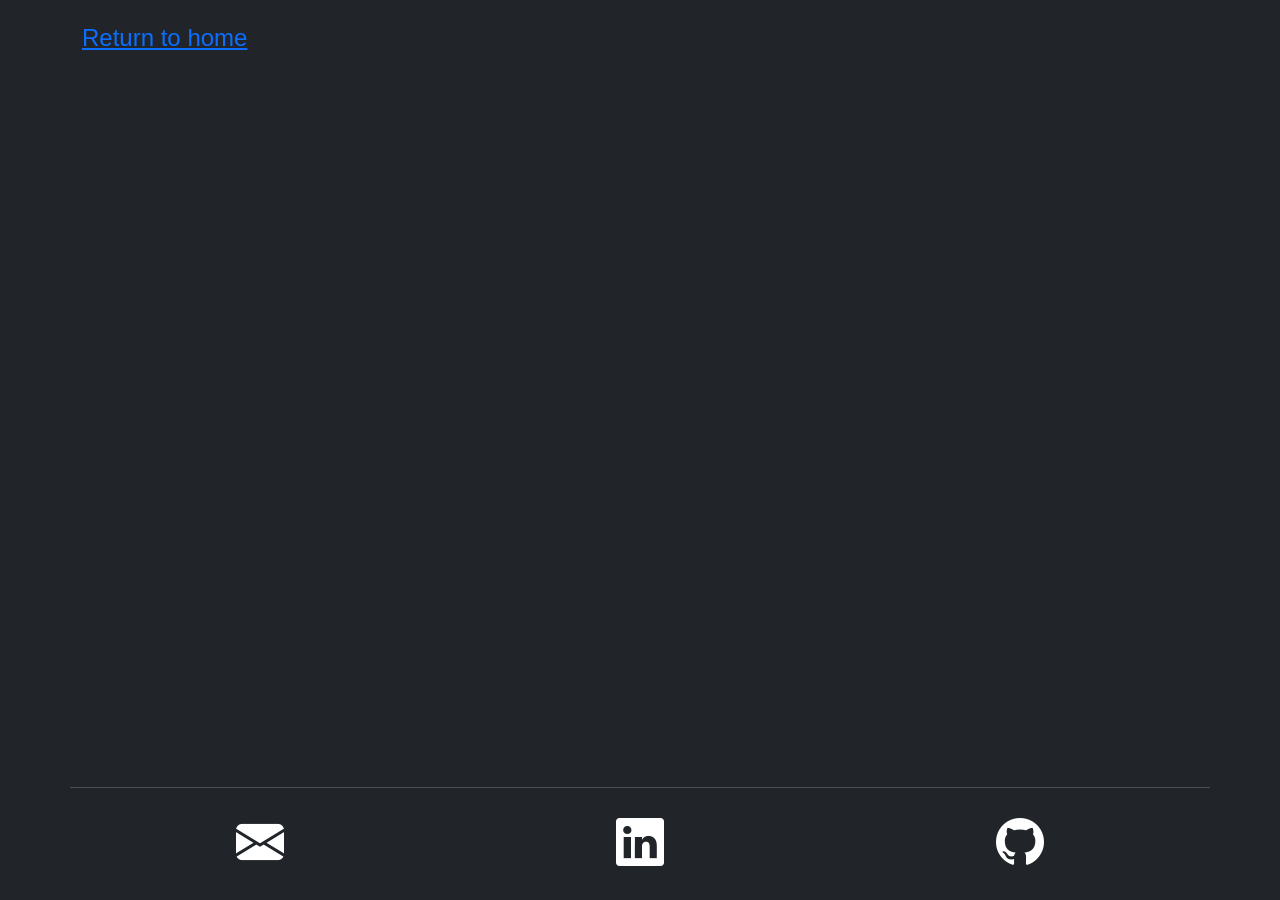
==== projects.html @ 1d94cb4c "Added picture and contact information" ====
<!DOCTYPE html>
<html lang="en">

<head>
    <meta charset="UTF-8">
    <meta name="viewport" content="width=device-width, initial-scale=1.0">
    <link href="https://cdn.jsdelivr.net/npm/bootstrap@5.3.8/dist/css/bootstrap.min.css" rel="stylesheet"
        integrity="sha384-sRIl4kxILFvY47J16cr9ZwB07vP4J8+LH7qKQnuqkuIAvNWLzeN8tE5YBujZqJLB" crossorigin="anonymous">
    <link rel="stylesheet" href="https://cdn.jsdelivr.net/npm/bootstrap-icons@1.13.1/font/bootstrap-icons.min.css">
    <script src="https://cdn.jsdelivr.net/npm/bootstrap@5.3.8/dist/js/bootstrap.bundle.min.js"
        integrity="sha384-FKyoEForCGlyvwx9Hj09JcYn3nv7wiPVlz7YYwJrWVcXK/BmnVDxM+D2scQbITxI"
        crossorigin="anonymous"></script>
    <link rel="stylesheet" href="assets/styles.css">
    <title>Projects</title>
</head>

<body>
    <div class="container">
        <div class="row">
            <div class="col-md-12">
                <p><a href="index.html">Return to home</a></p>
            </div>
        </div>

        <div class="row footer">
            <div class="col-4">
                <a href="mailto:davidhutchins05@gmail.com">
                    <i class="bi bi-envelope-fill" alt="Email"></i>
                </a>
            </div>
            <div class="col-4">
                <a href="https://www.linkedin.com/in/davidhutchins05" target="_blank" rel="noopener">
                    <i class="bi bi-linkedin" alt="LinkedIn"></i>
                </a>
            </div>
            <div class="col-4">
                <a href="https://github.com/DavidHutchins05" target="_blank" rel="noopener">
                    <i class="bi bi-github" alt="GitHub"></i>
                </a>
            </div>
        </div>
    </div>
</body>

</html>
---- assets/styles.css ----
html, body {
  height: 100%;
}

body {
  display: flex;
  flex-direction: column;
  font-family: Roboto, sans-serif;
  background-color: #212529;
  padding: 20px;
  font-size: 24px;
}

.container {
  flex: 1;
  display: flex;
  flex-direction: column;
}

img {
  width: 300px;
  height: auto;
  margin: 0 auto 20px;
  display: block;
}

a i {
  color: white;
  font-size: 48px;
}

h1 {
  font-size: 32px;
  color: #F8F9FA;
  margin-bottom: 20px;
  font-style: bold;
}

p {
  color: #F8F9FA;
  margin-bottom: 30px;
}

.footer {
  margin-top: auto;
  padding-top: 20px;
  border-top: 1px solid #495057;
  font-size: 18px;
  justify-content: center;
  text-align: center;
}

.footer .col-4 {
  display: flex;
  justify-content: center;
}

.footer a {
  display: inline-flex;
  align-items: center;
}
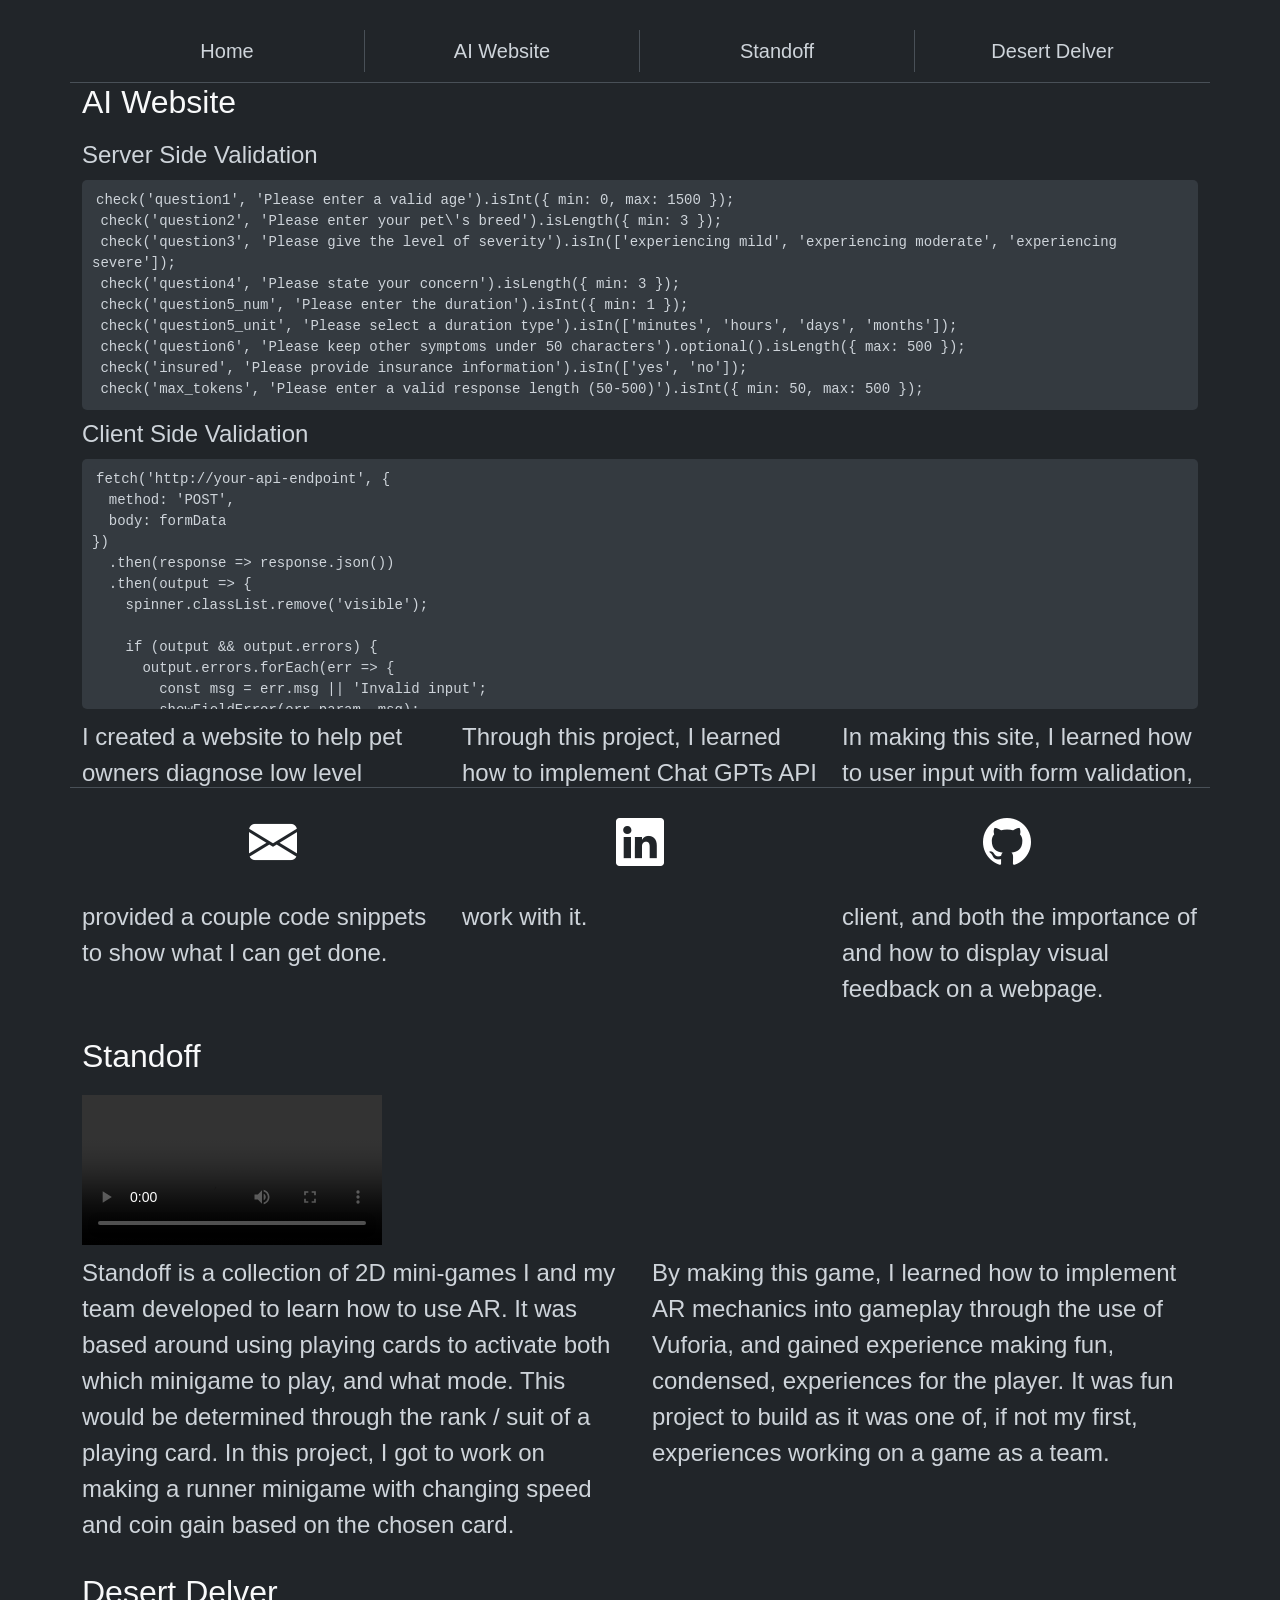
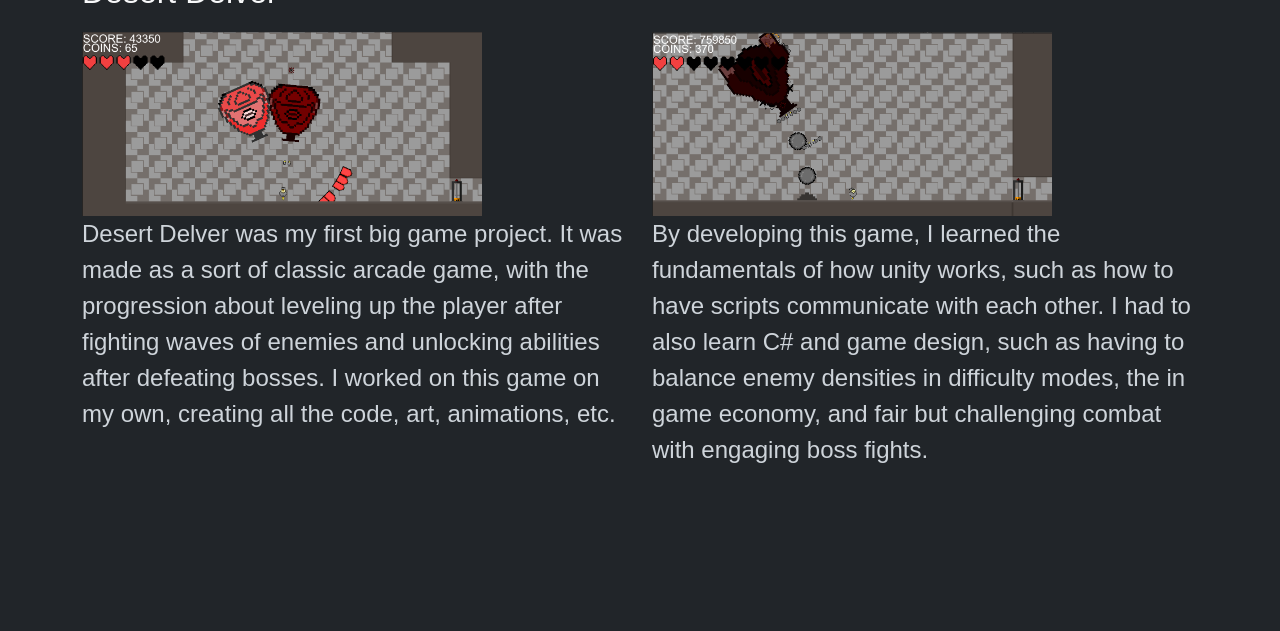
==== commit a05464dd: "Added content to site shell" ====
--- a/projects.html
+++ b/projects.html
@@ -11,14 +11,137 @@
         integrity="sha384-FKyoEForCGlyvwx9Hj09JcYn3nv7wiPVlz7YYwJrWVcXK/BmnVDxM+D2scQbITxI"
         crossorigin="anonymous"></script>
     <link rel="stylesheet" href="assets/styles.css">
-    <title>Projects</title>
+    <title>projects.html</title>
 </head>
 
 <body>
     <div class="container">
+        <div class="row header">
+            <div class="col-6 col-md-3">
+                <a href="index.html" class="btn btn-primary">Home</a>
+            </div>
+            <div class="col-6 col-md-3">
+                <a href="#ai-website" class="btn btn-primary">AI Website</a>
+            </div>
+            <div class="col-6 col-md-3">
+                <a href="#standoff" class="btn btn-primary">Standoff</a>
+            </div>
+            <div class="col-6 col-md-3">
+                <a href="#desert-delver" class="btn btn-primary">Desert Delver</a>
+            </div>
+        </div>
+
+
         <div class="row">
             <div class="col-md-12">
-                <p><a href="index.html">Return to home</a></p>
+                <h1 id="ai-website">AI Website</h1>
+            </div>
+        </div>
+
+        <div class="row">
+            <div class="col-md-12">
+                <h2>Server Side Validation</h2>
+                <pre><code class="language-javascript">check('question1', 'Please enter a valid age').isInt({ min: 0, max: 1500 });
+ check('question2', 'Please enter your pet\'s breed').isLength({ min: 3 });
+ check('question3', 'Please give the level of severity').isIn(['experiencing mild', 'experiencing moderate', 'experiencing severe']);
+ check('question4', 'Please state your concern').isLength({ min: 3 });
+ check('question5_num', 'Please enter the duration').isInt({ min: 1 });
+ check('question5_unit', 'Please select a duration type').isIn(['minutes', 'hours', 'days', 'months']);
+ check('question6', 'Please keep other symptoms under 50 characters').optional().isLength({ max: 500 });
+ check('insured', 'Please provide insurance information').isIn(['yes', 'no']);
+ check('max_tokens', 'Please enter a valid response length (50-500)').isInt({ min: 50, max: 500 });</code></pre>
+            </div>
+
+            <div class="col-md-12">
+                <h2>Client Side Validation</h2>
+                <pre><code class="language-javascript">fetch('http://your-api-endpoint', {
+  method: 'POST',
+  body: formData
+})
+  .then(response => response.json())
+  .then(output => {
+    spinner.classList.remove('visible');
+
+    if (output && output.errors) {
+      output.errors.forEach(err => {
+        const msg = err.msg || 'Invalid input';
+        showFieldError(err.param, msg);
+      });
+    } else if (output && output.text) {
+      document.getElementById('ai-output').innerText = output.text;
+    } else {
+      document.getElementById('ai-output').innerText = JSON.stringify(output);
+    }
+  })
+  .catch(err => {
+    spinner.classList.remove('visible');
+    if (globalInvalid) {
+      globalInvalid.innerText = 'Network or server error: ' + err.message;
+      globalInvalid.classList.add('visible');
+    }
+  });</code></pre>
+            </div>
+
+            <div class="col-md-4">
+                <p>I created a website to help pet owners diagnose low level concerns and give general advice to
+                    what may be going on with their pet. As seen above, I provided a couple code snippets to show
+                    what I can get done.</p>
+            </div>
+            <div class="col-md-4">
+                <p>Through this project, I learned how to implement Chat GPTs API as well as getting experience
+                    making both client side forms and server side validation to work with it.</p>
+            </div>
+            <div class="col-md-4">
+                <p>In making this site, I learned how to user input with form validation, implementing an API with a
+                    secured server made with node.js communicating with the client, and both the importance of and
+                    how to display visual feedback on a webpage.</p>
+            </div>
+        </div>
+
+        <div class="row">
+            <div class="col-md-12">
+                <h1 id="standoff">Standoff</h1>
+            </div>
+            <div class="col-md-12">
+                <video controls class="img-fluid">
+                    <source src="assets/videos/standoff_video.mp4" type="video/mp4">
+                </video>
+            </div>
+            <div class="col-md-6">
+                <p>Standoff is a collection of 2D mini-games I and my team developed to learn how to use AR. It was
+                    based around using playing
+                    cards to activate both which minigame to play, and what mode. This would be determined through
+                    the rank / suit of a playing card. In this project, I got to work on making a runner minigame with changing speed and coin gain based on the chosen card.
+                </p>
+            </div>
+            <div class="col-md-6">
+                <p>By making this game, I learned how to implement AR
+                    mechanics into gameplay through the use of Vuforia, and gained experience making fun, condensed,
+                    experiences for the player. It was fun project to build as it was one of, if not my first,
+                    experiences working on a game as a team.</p>
+            </div>
+        </div>
+
+        <div class="row">
+            <div class="col-md-12">
+                <h1 id="desert-delver">Desert Delver</h1>
+            </div>
+            <div class="col-md-6">
+                <img src="assets/images/desert-delver_1.png" alt="Desert Delver Boss Fight 1 Gameplay" class="img-fluid">
+            </div>
+            <div class="col-md-6">
+                <img src="assets/images/desert-delver_2.png" alt="Desert Delver Boss Fight 2 Gameplay" class="img-fluid">
+            </div>
+            <div class="col-md-6">
+                <p>Desert Delver was my first big game project. It was made as a sort of classic
+                    arcade game, with the progression about leveling up the player after fighting waves of enemies and
+                    unlocking abilities after defeating bosses. I worked on this game on my own, creating all the code, art, animations, etc.</p>
+            </div>
+            <div class="col-md-6">
+                <p>By developing this game, I learned the fundamentals of how unity
+                    works, such as how to have scripts communicate with each other. I had to also learn C# and game
+                    design, such as having to balance enemy densities in difficulty modes, the in game economy, and fair
+                    but challenging combat with engaging boss fights.</p>
             </div>
         </div>
 
--- a/assets/styles.css
+++ b/assets/styles.css
@@ -18,10 +18,9 @@
 }
 
 img {
-  width: 300px;
+  width: 400px;
   height: auto;
-  margin: 0 auto 20px;
-  display: block;
+  display: flex;
 }
 
 a i {
@@ -36,14 +35,62 @@
   font-style: bold;
 }
 
+h2 {
+  font-size: 24px;
+  color: #CED4DA;
+  margin-bottom: 10px;
+}
+
+.btn-primary {
+  background-color: #343A40;
+  color: #CED4DA;
+  font-size: 20px;
+  outline: none;
+  border: none;
+}
+
+.btn-primary:hover {
+  background-color: #6C757D;
+}
+
 p {
-  color: #F8F9FA;
+  color: #CED4DA;
   margin-bottom: 30px;
 }
 
+.header {
+  position: sticky;
+  top: 0;
+  z-index: 1000;
+  background-color: #212529;
+  padding: 10px 20px;
+  border-bottom: 1px solid #495057;
+}
+
+.header .col-md-3 {
+  padding: 0;
+  border-right: 1px solid #495057;
+}
+
+.header .col-md-3:last-child {
+  border-right: none;
+}
+
+.header .btn {
+  width: 100%;
+  border-radius: 0;
+  margin: 0;
+  white-space: nowrap;
+  background-color: transparent;
+}
+
 .footer {
-  margin-top: auto;
-  padding-top: 20px;
+  position: sticky;
+  bottom: 0;
+  z-index: 1000;
+  background-color: #212529;
+  padding: 20px;
+  margin-top: 20px;
   border-top: 1px solid #495057;
   font-size: 18px;
   justify-content: center;
@@ -58,4 +105,27 @@
 .footer a {
   display: inline-flex;
   align-items: center;
+}
+
+pre {
+  background-color: #343A40;
+  color: #CED4DA;
+  padding: 10px;
+  border-radius: 5px;
+  font-family: 'Courier New', monospace;
+  font-size: 14px;
+  line-height: 1.5;
+  max-height: 250px;
+  margin-bottom: 10px;
+  white-space: pre-wrap;
+  word-break: break-word;
+  overflow-x: hidden;
+  overflow-y: auto;
+}
+
+code {
+  background-color: #343A40;
+  color: #CED4DA;
+  padding: 2px 4px;
+  border-radius: 3px;
 }
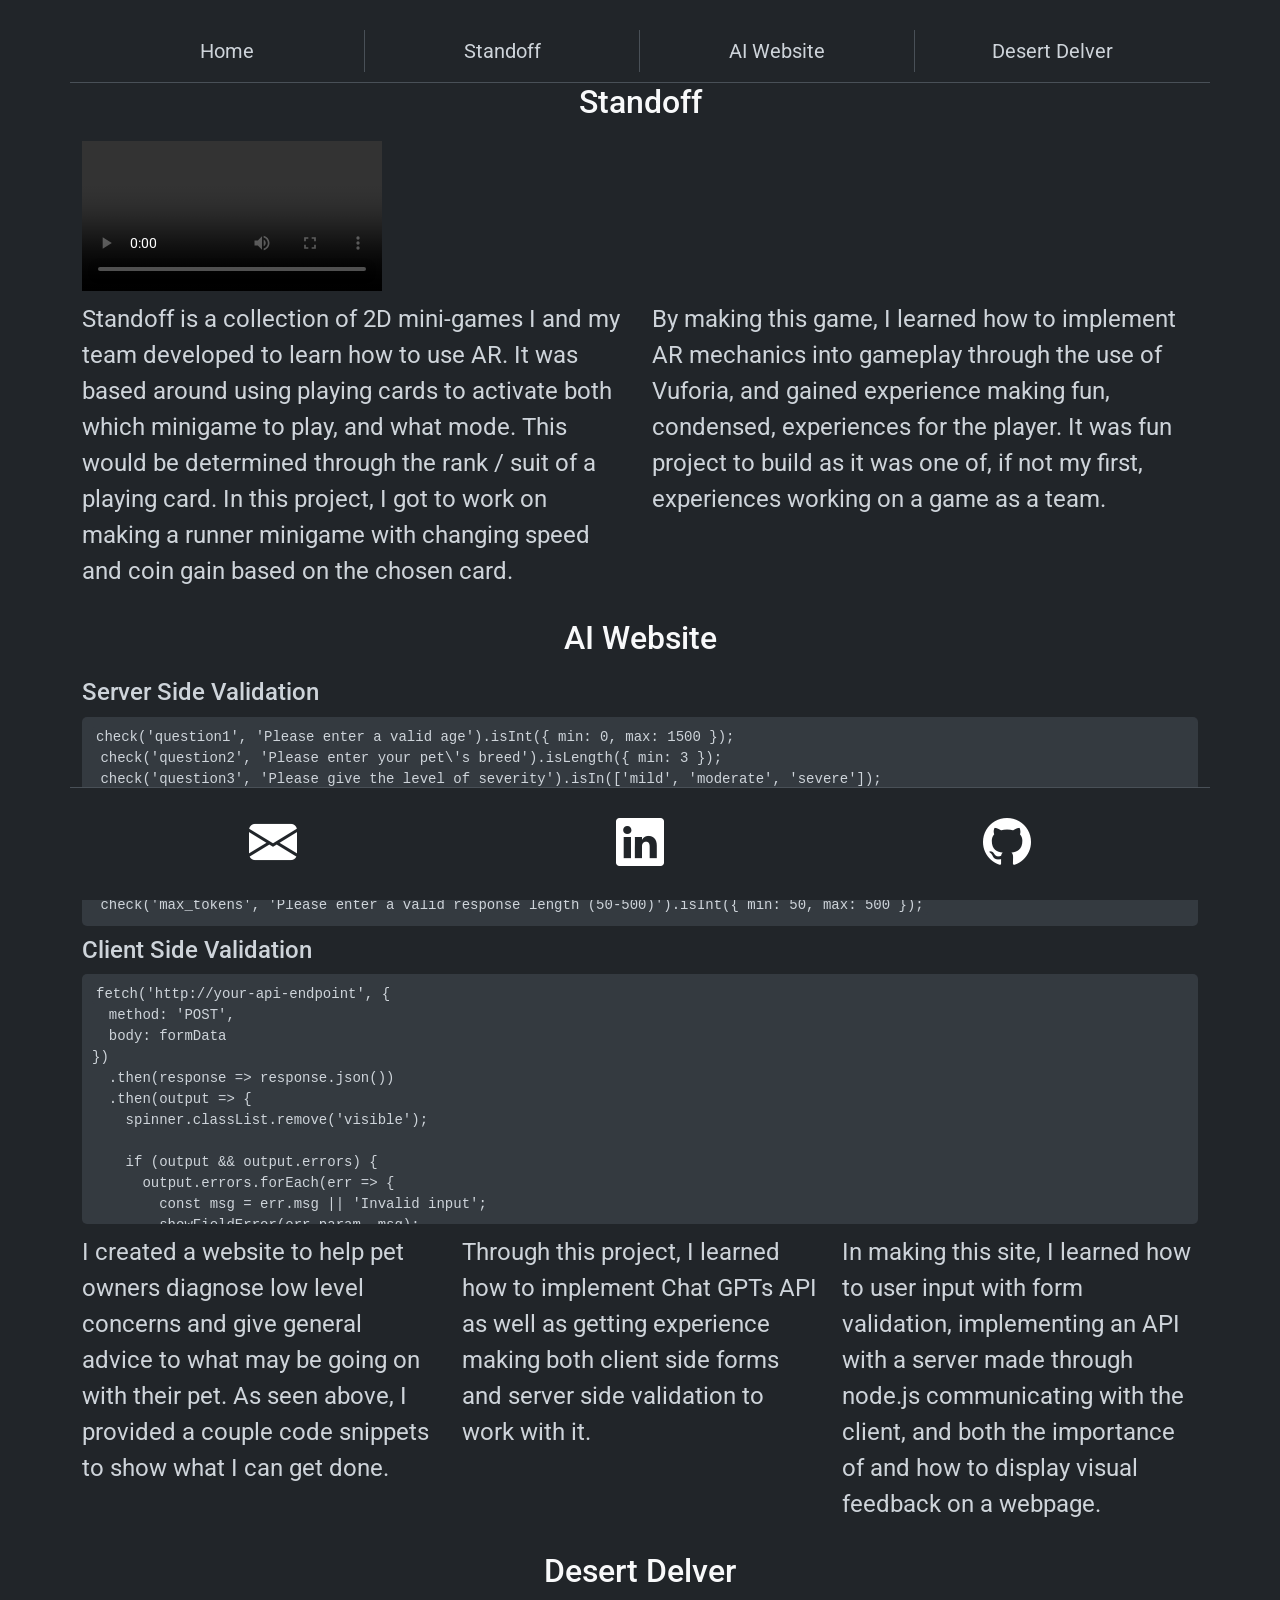
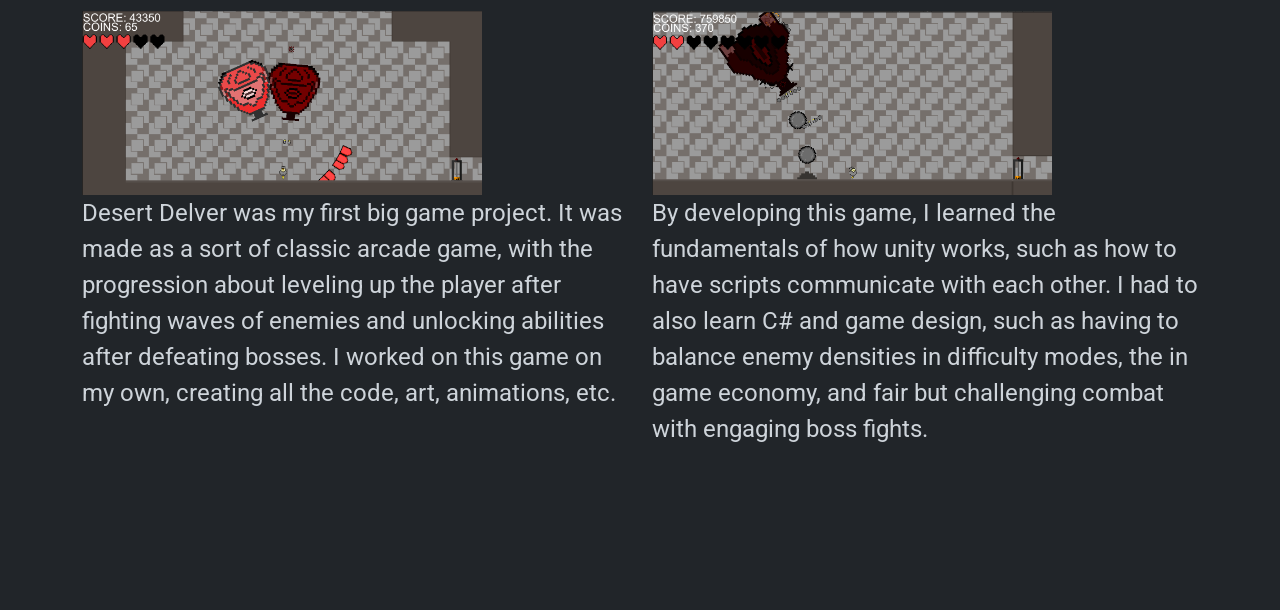
==== commit 6396f1fe: "updated CSS, spellcheck, rewrote biography" ====
--- a/projects.html
+++ b/projects.html
@@ -4,6 +4,7 @@
 <head>
     <meta charset="UTF-8">
     <meta name="viewport" content="width=device-width, initial-scale=1.0">
+    <link href="https://fonts.googleapis.com/css2?family=Roboto&display=swap" rel="stylesheet">
     <link href="https://cdn.jsdelivr.net/npm/bootstrap@5.3.8/dist/css/bootstrap.min.css" rel="stylesheet"
         integrity="sha384-sRIl4kxILFvY47J16cr9ZwB07vP4J8+LH7qKQnuqkuIAvNWLzeN8tE5YBujZqJLB" crossorigin="anonymous">
     <link rel="stylesheet" href="https://cdn.jsdelivr.net/npm/bootstrap-icons@1.13.1/font/bootstrap-icons.min.css">
@@ -21,16 +22,39 @@
                 <a href="index.html" class="btn btn-primary">Home</a>
             </div>
             <div class="col-6 col-md-3">
-                <a href="#ai-website" class="btn btn-primary">AI Website</a>
+                <a href="#standoff" class="btn btn-primary">Standoff</a>
             </div>
             <div class="col-6 col-md-3">
-                <a href="#standoff" class="btn btn-primary">Standoff</a>
+                <a href="#ai-website" class="btn btn-primary">AI Website</a>
             </div>
             <div class="col-6 col-md-3">
                 <a href="#desert-delver" class="btn btn-primary">Desert Delver</a>
             </div>
         </div>
 
+        <div class="row">
+            <div class="col-md-12">
+                <h1 id="standoff">Standoff</h1>
+            </div>
+            <div class="col-md-12">
+                <video controls class="img-fluid">
+                    <source src="assets/videos/standoff_video.mp4" type="video/mp4">
+                </video>
+            </div>
+            <div class="col-md-6">
+                <p>Standoff is a collection of 2D mini-games I and my team developed to learn how to use AR. It was
+                    based around using playing
+                    cards to activate both which minigame to play, and what mode. This would be determined through
+                    the rank / suit of a playing card. In this project, I got to work on making a runner minigame with changing speed and coin gain based on the chosen card.
+                </p>
+            </div>
+            <div class="col-md-6">
+                <p>By making this game, I learned how to implement AR
+                    mechanics into gameplay through the use of Vuforia, and gained experience making fun, condensed,
+                    experiences for the player. It was fun project to build as it was one of, if not my first,
+                    experiences working on a game as a team.</p>
+            </div>
+        </div>
 
         <div class="row">
             <div class="col-md-12">
@@ -43,11 +67,11 @@
                 <h2>Server Side Validation</h2>
                 <pre><code class="language-javascript">check('question1', 'Please enter a valid age').isInt({ min: 0, max: 1500 });
  check('question2', 'Please enter your pet\'s breed').isLength({ min: 3 });
- check('question3', 'Please give the level of severity').isIn(['experiencing mild', 'experiencing moderate', 'experiencing severe']);
+ check('question3', 'Please give the level of severity').isIn(['mild', 'moderate', 'severe']);
  check('question4', 'Please state your concern').isLength({ min: 3 });
  check('question5_num', 'Please enter the duration').isInt({ min: 1 });
  check('question5_unit', 'Please select a duration type').isIn(['minutes', 'hours', 'days', 'months']);
- check('question6', 'Please keep other symptoms under 50 characters').optional().isLength({ max: 500 });
+ check('question6', 'Please keep other symptoms under 500 characters').optional().isLength({ max: 500 });
  check('insured', 'Please provide insurance information').isIn(['yes', 'no']);
  check('max_tokens', 'Please enter a valid response length (50-500)').isInt({ min: 50, max: 500 });</code></pre>
             </div>
@@ -93,32 +117,8 @@
             </div>
             <div class="col-md-4">
                 <p>In making this site, I learned how to user input with form validation, implementing an API with a
-                    secured server made with node.js communicating with the client, and both the importance of and
+                    server made through node.js communicating with the client, and both the importance of and
                     how to display visual feedback on a webpage.</p>
-            </div>
-        </div>
-
-        <div class="row">
-            <div class="col-md-12">
-                <h1 id="standoff">Standoff</h1>
-            </div>
-            <div class="col-md-12">
-                <video controls class="img-fluid">
-                    <source src="assets/videos/standoff_video.mp4" type="video/mp4">
-                </video>
-            </div>
-            <div class="col-md-6">
-                <p>Standoff is a collection of 2D mini-games I and my team developed to learn how to use AR. It was
-                    based around using playing
-                    cards to activate both which minigame to play, and what mode. This would be determined through
-                    the rank / suit of a playing card. In this project, I got to work on making a runner minigame with changing speed and coin gain based on the chosen card.
-                </p>
-            </div>
-            <div class="col-md-6">
-                <p>By making this game, I learned how to implement AR
-                    mechanics into gameplay through the use of Vuforia, and gained experience making fun, condensed,
-                    experiences for the player. It was fun project to build as it was one of, if not my first,
-                    experiences working on a game as a team.</p>
             </div>
         </div>
 
--- a/assets/styles.css
+++ b/assets/styles.css
@@ -33,6 +33,7 @@
   color: #F8F9FA;
   margin-bottom: 20px;
   font-style: bold;
+  text-align: center;
 }
 
 h2 {
